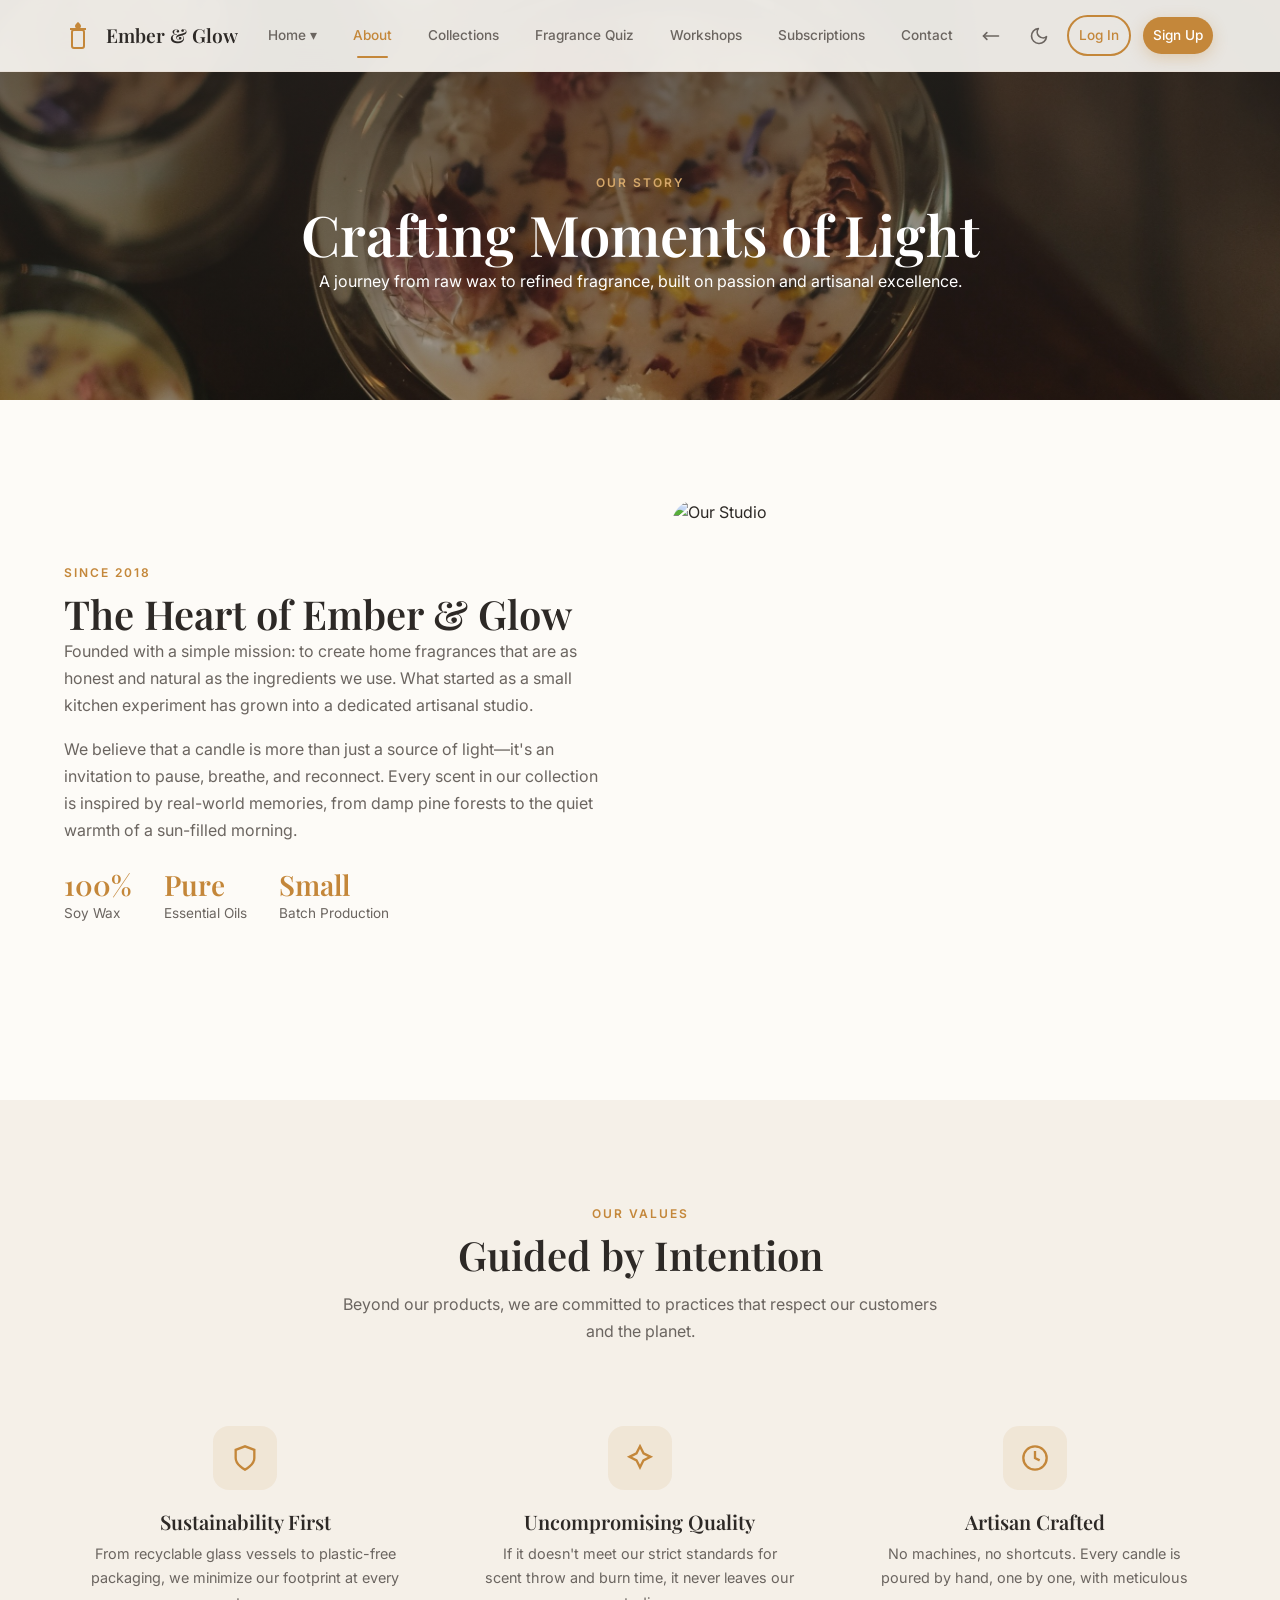
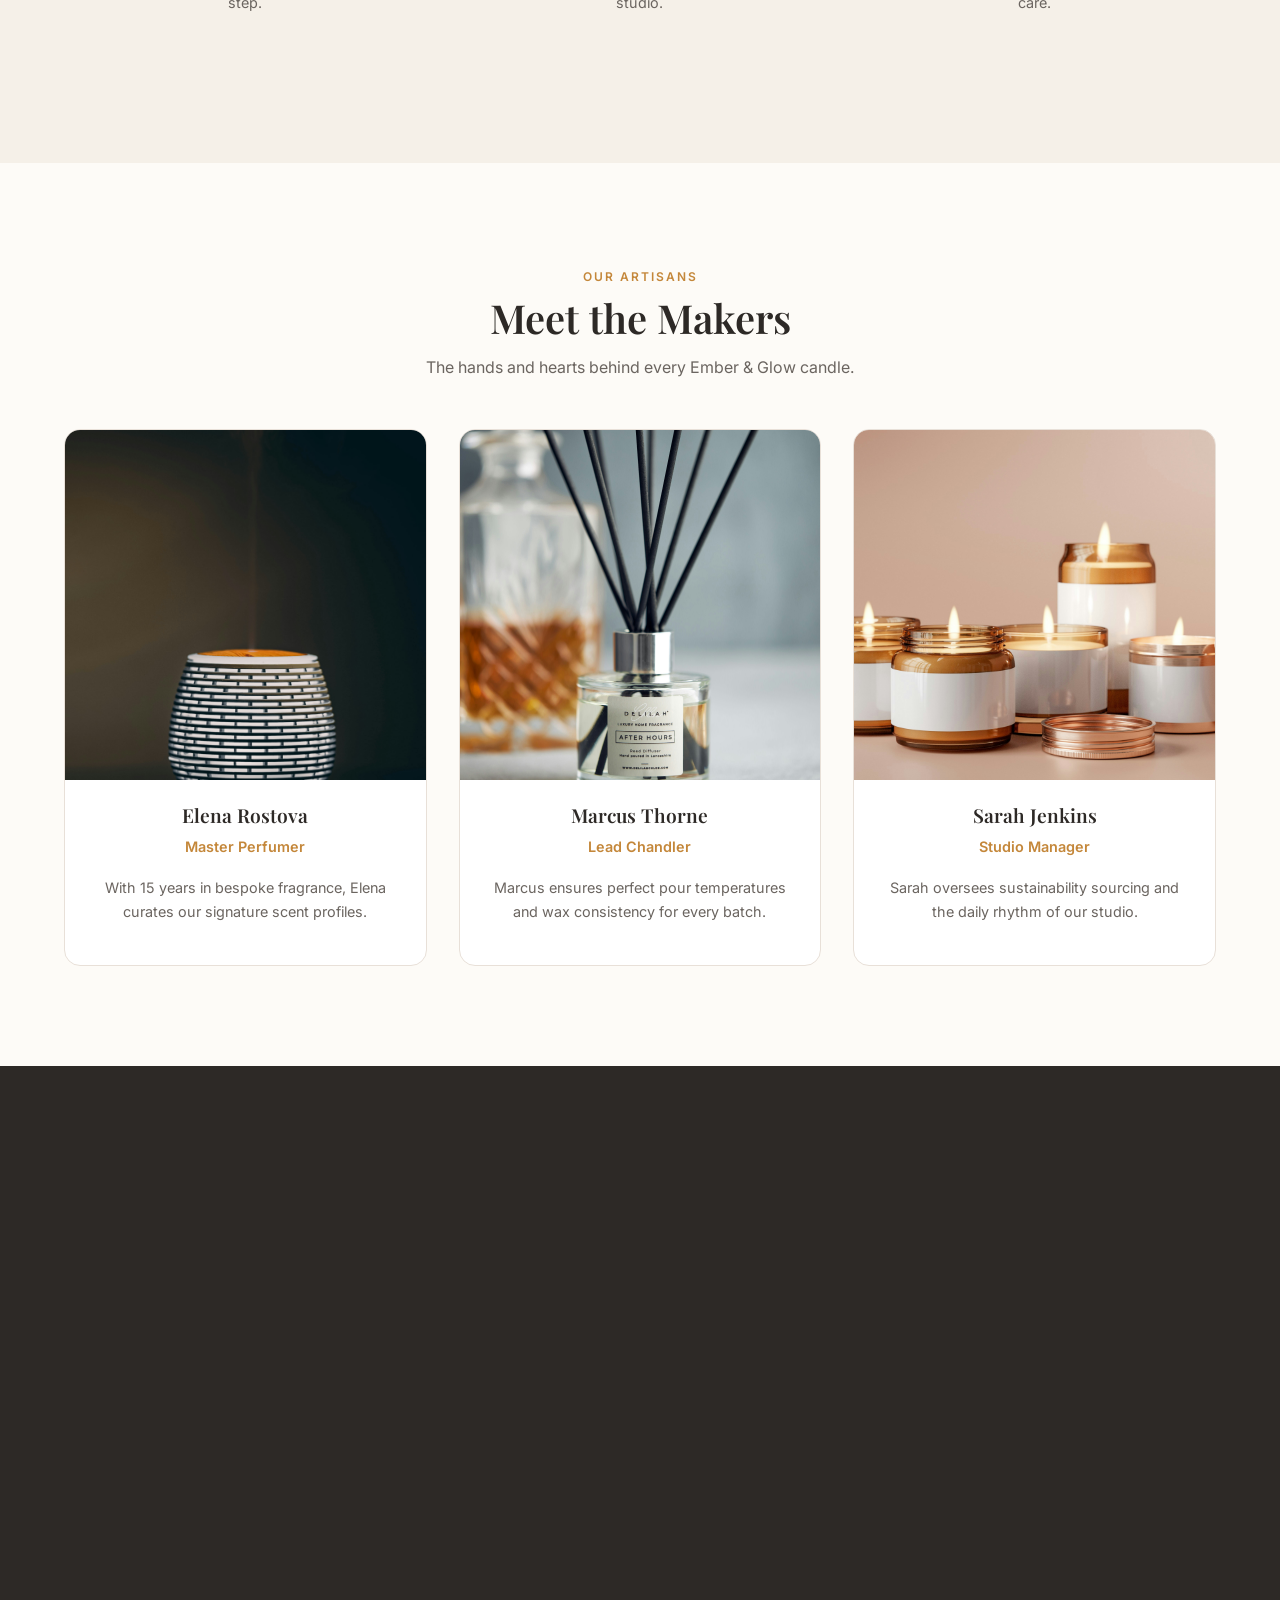
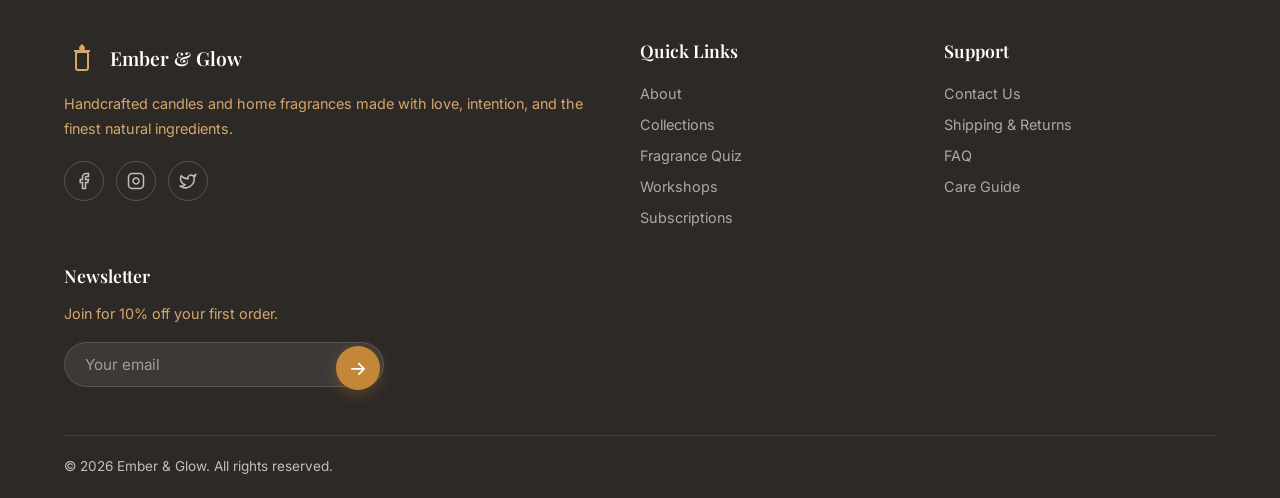
==== about.html @ 834fdaaf "first commit" ====
<!DOCTYPE html>
<html lang="en" dir="ltr">
<head>
  <meta charset="UTF-8">
  <meta name="viewport" content="width=device-width, initial-scale=1.0">
  <meta name="description" content="Learn about Ember & Glow - our history, our process, and our commitment to artisanal craftsmanship.">
  <title>About Us — Ember & Glow</title>
  <link rel="stylesheet" href="css/styles.css">
  <link rel="icon" href="data:image/svg+xml,<svg xmlns='http://www.w3.org/2000/svg' viewBox='0 0 100 100'><text y='.9em' font-size='90'>🕯️</text></svg>" type="image/svg+xml">
</head>
<body>
  <header class="header" id="header">
    <div class="header-inner">
      <a href="index.html" class="logo">
        <svg width="36" height="36" viewBox="0 0 36 36" fill="none" xmlns="http://www.w3.org/2000/svg">
          <path d="M12 14C12 12.8954 12.8954 12 14 12H22C23.1046 12 24 12.8954 24 14V28C24 29.1046 23.1046 30 22 30H14C12.8954 30 12 29.1046 12 28V14Z" stroke="var(--primary)" stroke-width="2"/>
          <path d="M10 10H26V12H10V10Z" fill="var(--primary)"/>
          <path d="M18 4C18 4 15 6.5 15 8C15 9.65685 16.3431 11 18 11C19.6569 11 21 9.65685 21 8C21 6.5 18 4 18 4Z" fill="var(--primary)"/>
        </svg>
        <span class="logo-text">Ember & Glow</span>
      </a>
      <nav class="nav" id="mainNav">
        <div class="nav-links">
          <div class="nav-dropdown">
            <a href="#">Home ▾</a>
            <div class="nav-dropdown-menu">
              <a href="index.html">Home — Classic</a>
              <a href="home2.html">Home — Premium</a>
            </div>
          </div>
          <a href="about.html" class="active">About</a>
          <a href="collections.html">Collections</a>
          <a href="quiz.html">Fragrance Quiz</a>
          <a href="workshops.html">Workshops</a>
          <a href="pricing.html">Subscriptions</a>
          <a href="contact.html">Contact</a>
        </div>

        <button class="icon-btn rtl-toggle" onclick="toggleRTL()" title="Toggle RTL">
          <svg xmlns="http://www.w3.org/2000/svg" width="20" height="20" viewBox="0 0 24 24" fill="none" stroke="currentColor" stroke-width="2" stroke-linecap="round" stroke-linejoin="round"><polyline points="7 8 3 12 7 16"/><line x1="21" y1="12" x2="3" y2="12"/></svg>
        </button>
        <button class="icon-btn theme-toggle" onclick="toggleTheme()" title="Toggle theme">
          <svg xmlns="http://www.w3.org/2000/svg" width="20" height="20" viewBox="0 0 24 24" fill="none" stroke="currentColor" stroke-width="2" stroke-linecap="round" stroke-linejoin="round"><path d="M21 12.79A9 9 0 1 1 11.21 3 7 7 0 0 0 21 12.79z"/></svg>
        </button>

        <div class="nav-auth">
          <a href="login.html" class="btn btn-secondary btn-sm">Log In</a>
          <a href="signup.html" class="btn btn-primary btn-sm">Sign Up</a>
        </div>
      </nav>
      <div class="header-actions">
        <button class="icon-btn mobile-menu-btn" onclick="toggleMobileMenu()">
          <svg xmlns="http://www.w3.org/2000/svg" width="20" height="20" viewBox="0 0 24 24" fill="none" stroke="currentColor" stroke-width="2" stroke-linecap="round" stroke-linejoin="round"><line x1="3" y1="12" x2="21" y2="12"/><line x1="3" y1="6" x2="21" y2="6"/><line x1="3" y1="18" x2="21" y2="18"/></svg>
        </button>
      </div>
    </div>
  </header>

  <section class="hero-with-bg">
    <div class="hero-with-bg-img">
      <img src="assest/olga-serjantu-v8EYM-SERfc-unsplash.jpg" alt="Artisan workspace">
    </div>
    <div class="hero-with-bg-overlay"></div>
    <div class="container animate-on-scroll">
      <span class="section-tag">Our Story</span>
      <h1>Crafting Moments of Light</h1>
      <p>A journey from raw wax to refined fragrance, built on passion and artisanal excellence.</p>
    </div>
  </section>

  <section class="section">
    <div class="container">
      <div class="grid-2" style="align-items:center;gap:64px">
        <div class="animate-on-scroll">
          <span class="section-tag">Since 2018</span>
          <h2>The Heart of Ember & Glow</h2>
          <p>Founded with a simple mission: to create home fragrances that are as honest and natural as the ingredients we use. What started as a small kitchen experiment has grown into a dedicated artisanal studio.</p>
          <p>We believe that a candle is more than just a source of light—it's an invitation to pause, breathe, and reconnect. Every scent in our collection is inspired by real-world memories, from damp pine forests to the quiet warmth of a sun-filled morning.</p>
          <div style="display:flex;gap:32px;margin-top:24px">
            <div><h3 style="color:var(--primary)">100%</h3><p style="font-size:0.85rem">Soy Wax</p></div>
            <div><h3 style="color:var(--primary)">Pure</h3><p style="font-size:0.85rem">Essential Oils</p></div>
            <div><h3 style="color:var(--primary)">Small</h3><p style="font-size:0.85rem">Batch Production</p></div>
          </div>
        </div>
        <div class="animate-on-scroll">
          <img src="assest/no-revisions-CU8ujrbkvCM-unsplash.jpg" alt="Our Studio" style="border-radius:var(--radius-xl);width:100%;height:500px;object-fit:cover">
        </div>
      </div>
    </div>
  </section>

  <section class="section" style="background:var(--bg-alt)">
    <div class="container">
      <div class="section-header animate-on-scroll">
        <span class="section-tag">Our Values</span>
        <h2>Guided by Intention</h2>
        <p>Beyond our products, we are committed to practices that respect our customers and the planet.</p>
      </div>
      <div class="grid-3 animate-on-scroll">
        <div class="feature-card">
          <div class="feature-icon"><svg xmlns="http://www.w3.org/2000/svg" width="28" height="28" viewBox="0 0 24 24" fill="none" stroke="currentColor" stroke-width="2"><path d="M12 22s8-4 8-10V5l-8-3-8 3v7c0 6 8 10 8 10z"/></svg></div>
          <h4>Sustainability First</h4>
          <p>From recyclable glass vessels to plastic-free packaging, we minimize our footprint at every step.</p>
        </div>
        <div class="feature-card">
          <div class="feature-icon"><svg xmlns="http://www.w3.org/2000/svg" width="28" height="28" viewBox="0 0 24 24" fill="none" stroke="currentColor" stroke-width="2"><path d="M12 2l3 6 6 3-6 3-3 6-3-6-6-3 6-3z"/></svg></div>
          <h4>Uncompromising Quality</h4>
          <p>If it doesn't meet our strict standards for scent throw and burn time, it never leaves our studio.</p>
        </div>
        <div class="feature-card">
          <div class="feature-icon"><svg xmlns="http://www.w3.org/2000/svg" width="28" height="28" viewBox="0 0 24 24" fill="none" stroke="currentColor" stroke-width="2"><circle cx="12" cy="12" r="10"/><polyline points="12 6 12 12 16 14"/></svg></div>
          <h4>Artisan Crafted</h4>
          <p>No machines, no shortcuts. Every candle is poured by hand, one by one, with meticulous care.</p>
        </div>
      </div>
    </div>
  </section>

  <section class="section">
    <div class="container">
      <div class="section-header animate-on-scroll">
        <span class="section-tag">Our Artisans</span>
        <h2>Meet the Makers</h2>
        <p>The hands and hearts behind every Ember & Glow candle.</p>
      </div>
      <div class="grid-3 animate-on-scroll">
        <div class="card">
          <div class="card-img" style="height: 350px;">
            <img src="assest/yomex-owo-JkyhF89gNck-unsplash.jpg" alt="Elena">
          </div>
          <div class="card-body" style="text-align:center;">
            <h3>Elena Rostova</h3>
            <p style="color:var(--primary);font-weight:600;margin-top:4px;">Master Perfumer</p>
            <p style="margin-top:12px;">With 15 years in bespoke fragrance, Elena curates our signature scent profiles.</p>
          </div>
        </div>
        <div class="card">
          <div class="card-img" style="height: 350px;">
            <img src="assest/carl-elmer-QXe3oX9orS0-unsplash.jpg" alt="Marcus">
          </div>
          <div class="card-body" style="text-align:center;">
            <h3>Marcus Thorne</h3>
            <p style="color:var(--primary);font-weight:600;margin-top:4px;">Lead Chandler</p>
            <p style="margin-top:12px;">Marcus ensures perfect pour temperatures and wax consistency for every batch.</p>
          </div>
        </div>
        <div class="card">
          <div class="card-img" style="height: 350px;">
            <img src="assest/pmv-chamara-KLU0scqbKQ0-unsplash.jpg" alt="Sarah">
          </div>
          <div class="card-body" style="text-align:center;">
            <h3>Sarah Jenkins</h3>
            <p style="color:var(--primary);font-weight:600;margin-top:4px;">Studio Manager</p>
            <p style="margin-top:12px;">Sarah oversees sustainability sourcing and the daily rhythm of our studio.</p>
          </div>
        </div>
      </div>
    </div>
  </section>

  <section class="section" style="background:var(--secondary);color:#fff;text-align:center;">
    <div class="container animate-on-scroll">
      <span class="section-tag" style="color:var(--primary-light)">Community</span>
      <h2 style="color:#fff;">What They're Saying</h2>
      <div style="max-width:600px;margin:32px auto 0;">
        <p style="font-size:1.2rem;font-style:italic;margin-bottom:24px;">"The attention to detail is remarkable. Not only are the scents beautiful and complex, but the burn is incredibly clean and long-lasting. Ember & Glow has truly elevated the atmosphere in my home."</p>
        <div style="display:flex;align-items:center;justify-content:center;gap:12px;">
           <div><h4 style="margin:0;font-size:1rem;">Chloe Adams</h4><span style="font-size:0.85rem;color:rgba(255,255,255,0.7);">Interior Designer</span></div>
        </div>
      </div>
    </div>
  </section>

  <footer class="footer">
    <div class="container">
      <div class="footer-grid">
        <div class="footer-about">
          <a href="index.html" class="logo">
            <svg width="36" height="36" viewBox="0 0 36 36" fill="none" xmlns="http://www.w3.org/2000/svg">
              <path d="M12 14C12 12.8954 12.8954 12 14 12H22C23.1046 12 24 12.8954 24 14V28C24 29.1046 23.1046 30 22 30H14C12.8954 30 12 29.1046 12 28V14Z" stroke="var(--primary-light)" stroke-width="2"/>
              <path d="M10 10H26V12H10V10Z" fill="var(--primary-light)"/>
              <path d="M18 4C18 4 15 6.5 15 8C15 9.65685 16.3431 11 18 11C19.6569 11 21 9.65685 21 8C21 6.5 18 4 18 4Z" fill="var(--primary-light)"/>
            </svg>
            <span class="logo-text">Ember & Glow</span>
          </a>
          <p style="margin-top:16px; color:var(--primary-light)">Handcrafted candles and home fragrances made with love, intention, and the finest natural ingredients.</p>
          <div class="footer-social">
            <a href="#"><svg xmlns="http://www.w3.org/2000/svg" width="18" height="18" viewBox="0 0 24 24" fill="none" stroke="currentColor" stroke-width="2"><path d="M18 2h-3a5 5 0 0 0-5 5v3H7v4h3v8h4v-8h3l1-4h-4V7a1 1 0 0 1 1-1h3z"/></svg></a>
            <a href="#"><svg xmlns="http://www.w3.org/2000/svg" width="18" height="18" viewBox="0 0 24 24" fill="none" stroke="currentColor" stroke-width="2"><rect x="2" y="2" width="20" height="20" rx="5" ry="5"/><path d="M16 11.37A4 4 0 1 1 12.63 8 4 4 0 0 1 16 11.37z"/><line x1="17.5" y1="6.5" x2="17.51" y2="6.5"/></svg></a>
            <a href="#"><svg xmlns="http://www.w3.org/2000/svg" width="18" height="18" viewBox="0 0 24 24" fill="none" stroke="currentColor" stroke-width="2"><path d="M22 4s-.7 2.1-2 3.4c1.6 10-9.4 17.3-18 11.6 2.2.1 4.4-.6 6-2C3 15.5.5 9.6 3 5c2.2 2.6 5.6 4.1 9 4-.9-4.2 4-6.6 7-3.8 1.1 0 3-1.2 3-1.2z"/></svg></a>
          </div>
        </div>
        <div class="footer-links">
          <h4>Quick Links</h4>
          <a href="about.html">About</a>
          <a href="collections.html">Collections</a>
          <a href="quiz.html">Fragrance Quiz</a>
          <a href="workshops.html">Workshops</a>
          <a href="pricing.html">Subscriptions</a>
        </div>
        <div class="footer-links">
          <h4>Support</h4>
          <a href="contact.html">Contact Us</a>
          <a href="#">Shipping & Returns</a>
          <a href="#">FAQ</a>
          <a href="#">Care Guide</a>
        </div>
        <div>
          <h4>Newsletter</h4>
          <p style="color:var(--primary-light)">Join for 10% off your first order.</p>
          <form class="newsletter-form" onsubmit="event.preventDefault();showToast('Subscribed!')">
            <input type="email" placeholder="Your email" required>
            <button class="btn btn-primary btn-sm" type="submit">→</button>
          </form>
        </div>
      </div>
      <div class="footer-bottom">
        <span>© 2026 Ember & Glow. All rights reserved.</span>
      </div>
    </div>
  </footer>

  <button class="back-to-top" onclick="scrollToTop()"><svg xmlns="http://www.w3.org/2000/svg" width="20" height="20" viewBox="0 0 24 24" fill="none" stroke="currentColor" stroke-width="2"><polyline points="18 15 12 9 6 15"/></svg></button>
  <script src="js/main.js"></script>
</body>
</html>
---- css/styles.css ----
@import url('https://fonts.googleapis.com/css2?family=Playfair+Display:ital,wght@0,400;0,500;0,600;0,700;1,400;1,500&family=Inter:wght@300;400;500;600;700&display=swap');

/* ========== CSS CUSTOM PROPERTIES ========== */
:root {
  --primary: #C4873A;
  --primary-light: #D4A76A;
  --primary-dark: #A06B2A;
  --primary-rgb: 196, 135, 58;
  --secondary: #2D2926;
  --secondary-light: #4A433F;
  --secondary-rgb: 45, 41, 38;
  --bg: #FDFBF7;
  --bg-alt: #F5F0E8;
  --surface: #FFFFFF;
  --surface-alt: #F9F6F1;
  --text: #2D2926;
  --text-light: #6B6560;
  --text-lighter: #9A9490;
  --border: #E8E0D8;
  --shadow: rgba(45, 41, 38, 0.08);
  --shadow-md: rgba(45, 41, 38, 0.12);
  --success: #4CAF50;
  --warning: #FF9800;
  --error: #F44336;
  --info: #2196F3;
  --radius-sm: 6px;
  --radius: 10px;
  --radius-lg: 16px;
  --radius-xl: 24px;
  --radius-full: 9999px;
  --font-heading: 'Playfair Display', Georgia, serif;
  --font-body: 'Inter', -apple-system, sans-serif;
  --transition: 0.3s cubic-bezier(0.4, 0, 0.2, 1);
  --transition-slow: 0.5s cubic-bezier(0.4, 0, 0.2, 1);
  --max-width: 1200px;
  --header-height: 72px;
}

[data-theme="dark"] {
  --bg: #1A1714;
  --bg-alt: #231F1B;
  --surface: #2D2926;
  --surface-alt: #3A3530;
  --text: #F5F0E8;
  --text-light: #B8B0A8;
  --text-lighter: #8A827A;
  --border: #3A3530;
  --shadow: rgba(0, 0, 0, 0.3);
  --shadow-md: rgba(0, 0, 0, 0.4);
}

/* ========== RESET ========== */
*,
*::before,
*::after {
  box-sizing: border-box;
  margin: 0;
  padding: 0;
}

html {
  scroll-behavior: smooth;
  font-size: 16px;
}

body {
  font-family: var(--font-body);
  background: var(--bg);
  color: var(--text);
  line-height: 1.6;
  overflow-x: hidden;
  transition: background var(--transition), color var(--transition);
}

img {
  max-width: 100%;
  height: auto;
  display: block;
}

a {
  text-decoration: none;
  color: inherit;
  transition: color var(--transition);
}

ul,
ol {
  list-style: none;
}

button,
input,
select,
textarea {
  font-family: inherit;
  font-size: inherit;
  color: inherit;
  border: none;
  outline: none;
  background: none;
}

button {
  cursor: pointer;
}

/* ========== TYPOGRAPHY ========== */
h1,
h2,
h3,
h4,
h5,
h6 {
  font-family: var(--font-heading);
  font-weight: 600;
  line-height: 1.2;
  color: var(--text);
}

h1 {
  font-size: clamp(2.2rem, 5vw, 3.5rem);
}

h2 {
  font-size: clamp(1.8rem, 4vw, 2.5rem);
}

h3 {
  font-size: clamp(1.3rem, 3vw, 1.75rem);
}

h4 {
  font-size: 1.25rem;
}

p {
  color: var(--text-light);
  line-height: 1.7;
  margin-bottom: 16px;
}

/* ========== LAYOUT ========== */
.container {
  width: 100%;
  max-width: var(--max-width);
  margin: 0 auto;
  padding: 0 24px;
}

.section {
  padding: 100px 0;
}

.section-header {
  text-align: center;
  margin-bottom: 48px;
}

.section-header p {
  max-width: 600px;
  margin: 12px auto 0;
}

.section-tag {
  display: inline-block;
  font-size: 0.75rem;
  font-weight: 600;
  text-transform: uppercase;
  letter-spacing: 2px;
  color: var(--primary);
  margin-bottom: 8px;
}

.grid-2 {
  display: grid;
  grid-template-columns: repeat(2, 1fr);
  gap: 32px;
}

.grid-3 {
  display: grid;
  grid-template-columns: repeat(3, 1fr);
  gap: 32px;
}

.grid-4 {
  display: grid;
  grid-template-columns: repeat(4, 1fr);
  gap: 24px;
}

.flex-center {
  display: flex;
  align-items: center;
  justify-content: center;
}

.text-center {
  text-align: center;
}

/* ========== BUTTONS ========== */
.btn {
  display: inline-flex;
  align-items: center;
  justify-content: center;
  gap: 8px;
  padding: 12px 28px;
  border-radius: var(--radius-full);
  font-weight: 500;
  font-size: 0.95rem;
  transition: all var(--transition);
  white-space: nowrap;
  position: relative;
  overflow: hidden;
}

.btn i {
  width: 18px;
  height: 18px;
}

.btn-primary {
  background: var(--primary);
  color: #fff;
  box-shadow: 0 4px 15px rgba(var(--primary-rgb), 0.3);
}

.btn-primary:hover {
  background: var(--primary-dark);
  transform: translateY(-2px);
  box-shadow: 0 6px 20px rgba(var(--primary-rgb), 0.4);
}

.btn-secondary {
  background: transparent;
  color: var(--primary);
  border: 2px solid var(--primary);
}

.btn-secondary:hover {
  background: var(--primary);
  color: #fff;
  transform: translateY(-2px);
}

.btn-outline {
  background: transparent;
  color: var(--text);
  border: 2px solid var(--border);
}

.btn-outline:hover {
  border-color: var(--primary);
  color: var(--primary);
}

.btn-sm {
  padding: 8px 20px;
  font-size: 0.85rem;
}

.btn-lg {
  padding: 16px 36px;
  font-size: 1.05rem;
}


/* ========== HEADER ========== */
.header {
  position: fixed;
  top: 0;
  left: 0;
  right: 0;
  z-index: 1000;
  background: rgba(253, 251, 247, 0.9);
  backdrop-filter: blur(20px);
  border-bottom: 1px solid var(--border);
  height: var(--header-height);
  transition: all var(--transition);
}

[data-theme="dark"] .header {
  background: rgba(26, 23, 20, 0.9);
}

.header-inner {
  max-width: var(--max-width);
  margin: 0 auto;
  padding: 0 24px;
  display: flex;
  align-items: center;
  justify-content: space-between;
  height: 100%;
}

.logo {
  display: flex;
  align-items: center;
  gap: 10px;
  flex-shrink: 0;
  white-space: nowrap;
}

.logo svg {
  width: 36px;
  height: 36px;
}

.logo-text {
  font-family: var(--font-heading);
  font-size: 1.2rem;
  font-weight: 600;
  white-space: nowrap;
}

.nav {
  display: flex;
  align-items: center;
  gap: 8px;
  flex: 1;
  margin: 0 20px;
}

.nav-links {
  display: flex;
  align-items: center;
  gap: 16px;
  margin: 0 auto;
}

.nav .rtl-toggle {
  margin-inline-start: auto;
}

.nav-auth {
  display: flex;
  align-items: center;
  gap: 12px;
}

.nav a:not(.btn) {
  padding: 8px 10px;
  font-size: 0.85rem;
  font-weight: 500;
  color: var(--text-light);
  border-radius: var(--radius);
  transition: all var(--transition);
  position: relative;
  white-space: nowrap;
  display: flex;
  align-items: center;
  gap: 4px;
}

.nav a:not(.btn):hover,
.nav a:not(.btn).active {
  color: var(--primary);
}

.nav a.active::after {
  content: '';
  position: absolute;
  bottom: -4px;
  left: 14px;
  right: 14px;
  height: 2px;
  background: var(--primary);
  border-radius: 2px;
}

.nav-dropdown {
  position: relative;
}

.nav-dropdown-menu {
  position: absolute;
  top: 100%;
  left: 0;
  min-width: 180px;
  background: var(--surface);
  border: 1px solid var(--border);
  border-radius: var(--radius);
  box-shadow: 0 10px 40px var(--shadow-md);
  padding: 8px;
  opacity: 0;
  visibility: hidden;
  transform: translateY(10px);
  transition: all var(--transition);
  z-index: 10;
}

.nav-dropdown:hover .nav-dropdown-menu {
  opacity: 1;
  visibility: visible;
  transform: translateY(5px);
}

.nav-dropdown-menu a {
  display: block;
  padding: 8px 14px;
  border-radius: var(--radius-sm);
}

.nav-dropdown-menu a:hover {
  background: var(--bg-alt);
}

.header-actions {
  display: flex;
  align-items: center;
  gap: 8px;
}

.icon-btn {
  width: 40px;
  height: 40px;
  border-radius: var(--radius);
  display: flex;
  align-items: center;
  justify-content: center;
  color: var(--text-light);
  transition: all var(--transition);
}

.icon-btn:hover {
  background: var(--bg-alt);
  color: var(--primary);
}

.icon-btn svg {
  width: 20px;
  height: 20px;
}

.mobile-menu-btn {
  display: none;
}

.nav-ctas {
  display: none;
}

/* ========== HERO ========== */
.hero {
  min-height: 90vh;
  display: flex;
  align-items: center;
  position: relative;
  overflow: hidden;
  margin-top: var(--header-height);
}

.hero-bg {
  position: absolute;
  inset: 0;
  z-index: 0;
}

.hero-bg img {
  width: 100%;
  height: 100%;
  object-fit: cover;
}

.hero-overlay {
  position: absolute;
  inset: 0;
  background: linear-gradient(135deg, rgba(var(--secondary-rgb), 0.75), rgba(var(--secondary-rgb), 0.4));
  z-index: 1;
}

.hero-content {
  position: relative;
  z-index: 2;
  max-width: 800px;
  padding: 40px 0;
}

.hero-content h1 {
  color: #fff;
  margin-bottom: 16px;
}

.hero-content p {
  color: rgba(255, 255, 255, 0.85);
  font-size: 1.1rem;
  margin-bottom: 32px;
}

.hero-actions {
  display: flex;
  gap: 16px;
  flex-wrap: wrap;
}

/* ========== CARDS ========== */
.card {
  background: var(--surface);
  border: 1px solid var(--border);
  border-radius: var(--radius-lg);
  overflow: hidden;
  transition: all var(--transition);
}

.card:hover {
  transform: translateY(-4px);
  box-shadow: 0 12px 40px var(--shadow-md);
}

.card-img {
  width: 100%;
  height: 280px;
  overflow: hidden;
}

.card-img img {
  width: 100%;
  height: 100%;
  object-fit: cover;
  transition: transform var(--transition-slow);
}

.card:hover .card-img img {
  transform: scale(1.05);
}

.card-body {
  padding: 24px;
}

.card-body h3 {
  margin-bottom: 8px;
  font-size: 1.2rem;
}

.card-body p {
  font-size: 0.9rem;
  margin-bottom: 16px;
}

.card-price {
  font-family: var(--font-heading);
  font-size: 1.3rem;
  color: var(--primary);
  font-weight: 600;
}

.card-price span {
  font-size: 0.85rem;
  color: var(--text-lighter);
  font-family: var(--font-body);
  font-weight: 400;
}

/* ========== PRODUCT CARD ========== */
.product-card {
  position: relative;
}

.product-badge {
  position: absolute;
  top: 16px;
  left: 16px;
  z-index: 2;
  padding: 4px 12px;
  border-radius: var(--radius-full);
  font-size: 0.75rem;
  font-weight: 600;
  text-transform: uppercase;
  background: var(--primary);
  color: #fff;
}

.product-actions {
  position: absolute;
  top: 16px;
  right: 16px;
  z-index: 2;
  display: flex;
  flex-direction: column;
  gap: 8px;
  opacity: 0;
  transform: translateX(10px);
  transition: all var(--transition);
}

.product-card:hover .product-actions {
  opacity: 1;
  transform: translateX(0);
}

.product-action-btn {
  width: 36px;
  height: 36px;
  border-radius: 50%;
  background: var(--surface);
  display: flex;
  align-items: center;
  justify-content: center;
  box-shadow: 0 2px 8px var(--shadow);
  transition: all var(--transition);
}

.product-action-btn:hover {
  background: var(--primary);
  color: #fff;
}

.product-action-btn svg {
  width: 16px;
  height: 16px;
}

.product-meta {
  display: flex;
  justify-content: space-between;
  align-items: center;
  margin-top: 12px;
}

.product-rating {
  display: flex;
  align-items: center;
  gap: 4px;
  color: var(--primary);
  font-size: 0.85rem;
}

/* ========== PRICING CARDS ========== */
.pricing-card {
  background: var(--surface);
  border: 1px solid var(--border);
  border-radius: var(--radius-lg);
  padding: 40px 32px;
  text-align: center;
  transition: all var(--transition);
  position: relative;
}

.pricing-card.popular {
  border-color: var(--primary);
  box-shadow: 0 8px 40px rgba(var(--primary-rgb), 0.15);
  transform: scale(1.05);
}

.pricing-card.popular::before {
  content: 'Most Popular';
  position: absolute;
  top: -14px;
  left: 50%;
  transform: translateX(-50%);
  background: var(--primary);
  color: #fff;
  padding: 4px 20px;
  border-radius: var(--radius-full);
  font-size: 0.8rem;
  font-weight: 600;
}

.pricing-card h3 {
  margin-bottom: 8px;
}

.pricing-card .price {
  font-family: var(--font-heading);
  font-size: 2.5rem;
  font-weight: 700;
  color: var(--primary);
  margin: 16px 0;
}

.pricing-card .price span {
  font-size: 1rem;
  color: var(--text-lighter);
  font-family: var(--font-body);
  font-weight: 400;
}

.pricing-features {
  margin: 24px 0 32px;
}

.pricing-features li {
  padding: 8px 0;
  color: var(--text-light);
  font-size: 0.9rem;
  display: flex;
  align-items: center;
  gap: 12px;
}

.pricing-features li svg {
  width: 20px;
  height: 20px;
  color: var(--primary);
  flex-shrink: 0;
}

/* ========== COMMON HERO WITH BG ========== */
.hero-with-bg {
  padding: 160px 0 80px;
  position: relative;
  overflow: hidden;
  text-align: center;
  background: var(--bg-alt);
  display: flex;
  align-items: center;
  justify-content: center;
  min-height: 400px;
}

.hero-with-bg .container {
  position: relative;
  z-index: 2;
}

.hero-with-bg-img {
  position: absolute;
  inset: 0;
  z-index: 0;
}

.hero-with-bg-img img {
  width: 100%;
  height: 100%;
  object-fit: cover;
}

.hero-with-bg-overlay {
  position: absolute;
  inset: 0;
  z-index: 1;
  background: linear-gradient(to bottom, rgba(var(--secondary-rgb), 0.7), rgba(var(--secondary-rgb), 0.4));
}

.hero-with-bg h1,
.hero-with-bg p {
  color: #fff;
}

.hero-with-bg .section-tag {
  color: var(--primary-light);
}

/* ========== QUIZ ========== */
.quiz-container {
  max-width: 700px;
  margin: 0 auto;
  background: var(--surface);
  border: 1px solid var(--border);
  border-radius: var(--radius-xl);
  padding: 48px;
  position: relative;
  margin-top: 80px;
  margin-bottom: 80px;
}

.quiz-progress {
  display: flex;
  gap: 8px;
  margin-bottom: 32px;
}

.quiz-progress-bar {
  flex: 1;
  height: 4px;
  background: var(--border);
  border-radius: 4px;
  overflow: hidden;
}

.quiz-progress-bar.active {
  background: var(--primary);
}

.quiz-progress-bar.completed {
  background: var(--primary);
}

.quiz-step {
  display: none;
}

.quiz-step.active {
  display: block;
  animation: fadeInUp 0.4s ease;
}

.quiz-step h3 {
  margin-bottom: 8px;
}

.quiz-step p {
  margin-bottom: 24px;
}

.quiz-options {
  display: grid;
  grid-template-columns: repeat(2, 1fr);
  gap: 16px;
}

.quiz-option {
  padding: 20px;
  border: 2px solid var(--border);
  border-radius: var(--radius);
  cursor: pointer;
  transition: all var(--transition);
  text-align: center;
}

.quiz-option:hover {
  border-color: var(--primary-light);
  background: rgba(var(--primary-rgb), 0.05);
}

.quiz-option.selected {
  border-color: var(--primary);
  background: rgba(var(--primary-rgb), 0.08);
}

.quiz-option img {
  width: 60px;
  height: 60px;
  border-radius: 50%;
  object-fit: cover;
  margin: 0 auto 12px;
}

.quiz-option h4 {
  font-size: 1rem;
  margin-bottom: 4px;
}

.quiz-option p {
  font-size: 0.8rem;
  margin: 0;
}

.quiz-nav {
  display: flex;
  justify-content: space-between;
  margin-top: 32px;
}

/* ========== WORKSHOP ========== */
.workshop-card {
  background: var(--surface);
  border: 1px solid var(--border);
  border-radius: var(--radius-lg);
  overflow: hidden;
  display: flex;
  transition: all var(--transition);
}

.workshop-card:hover {
  box-shadow: 0 8px 30px var(--shadow-md);
}

.workshop-date {
  min-width: 100px;
  background: var(--primary);
  display: flex;
  flex-direction: column;
  align-items: center;
  justify-content: center;
  color: #fff;
  padding: 20px;
}

.workshop-date .day {
  font-family: var(--font-heading);
  font-size: 2rem;
  font-weight: 700;
  line-height: 1;
}

.workshop-date .month {
  font-size: 0.85rem;
  text-transform: uppercase;
  letter-spacing: 1px;
}

.workshop-info {
  padding: 20px 24px;
  flex: 1;
}

.workshop-info h4 {
  margin-bottom: 4px;
}

.workshop-info p {
  font-size: 0.85rem;
  margin-bottom: 12px;
}

.workshop-meta {
  display: flex;
  gap: 16px;
  font-size: 0.8rem;
  color: var(--text-lighter);
}

.workshop-meta span {
  display: flex;
  align-items: center;
  gap: 4px;
}

.workshop-meta svg {
  width: 14px;
  height: 14px;
}

/* ========== AUTH PAGES ========== */
.auth-page {
  min-height: 100vh;
  display: flex;
}

.auth-left {
  flex: 1;
  position: relative;
  overflow: hidden;
  display: flex;
  align-items: center;
  justify-content: center;
}

.auth-left img {
  position: absolute;
  inset: 0;
  width: 100%;
  height: 100%;
  object-fit: cover;
}

.auth-left-overlay {
  position: absolute;
  inset: 0;
  background: linear-gradient(135deg, rgba(var(--secondary-rgb), 0.9), rgba(var(--primary-rgb), 0.6));
}

.auth-left-content {
  position: relative;
  z-index: 2;
  color: #fff;
  padding: 48px;
  max-width: 500px;
}

.auth-left-content h2 {
  color: #fff;
  margin-bottom: 16px;
}

.auth-left-content p {
  color: rgba(255, 255, 255, 0.8);
}

.auth-right {
  flex: 1;
  display: flex;
  align-items: center;
  justify-content: center;
  padding: 40px;
  background: var(--bg);
}

.auth-card {
  width: 100%;
  max-width: 440px;
}

.auth-top-actions {
  position: fixed;
  top: 20px;
  right: 20px;
  display: flex;
  gap: 8px;
  z-index: 100;
}

.auth-card .logo {
  justify-content: center;
  margin-bottom: 32px;
}

.auth-card h2 {
  text-align: center;
  margin-bottom: 8px;
}

.auth-card>p {
  text-align: center;
  margin-bottom: 32px;
}

/* ========== FORMS ========== */
.form-group {
  margin-bottom: 20px;
}

.form-group label {
  display: block;
  margin-bottom: 6px;
  font-size: 0.9rem;
  font-weight: 500;
  color: var(--text);
}

.form-control {
  width: 100%;
  padding: 12px 16px;
  border: 1.5px solid var(--border);
  border-radius: var(--radius);
  background: var(--surface);
  color: var(--text);
  transition: all var(--transition);
  font-size: 0.95rem;
}

.form-control:focus {
  border-color: var(--primary);
  box-shadow: 0 0 0 3px rgba(var(--primary-rgb), 0.1);
}

.form-control::placeholder {
  color: var(--text-lighter);
}

.password-field {
  position: relative;
}

.password-field .form-control {
  padding-right: 44px;
}

.password-toggle {
  position: absolute;
  right: 12px;
  top: 50%;
  transform: translateY(-50%);
  color: var(--text-lighter);
  cursor: pointer;
  display: flex;
}

.password-toggle svg {
  width: 20px;
  height: 20px;
}

.form-row {
  display: flex;
  justify-content: space-between;
  align-items: center;
  margin-bottom: 20px;
}

.form-row label {
  display: flex;
  align-items: center;
  gap: 6px;
  font-size: 0.85rem;
  cursor: pointer;
  margin: 0;
}

.form-row label input[type="checkbox"] {
  accent-color: var(--primary);
  width: 16px;
  height: 16px;
}

.form-row a {
  font-size: 0.85rem;
  color: var(--primary);
  font-weight: 500;
}

.form-row a:hover {
  text-decoration: underline;
}

.divider {
  display: flex;
  align-items: center;
  gap: 16px;
  margin: 24px 0;
  color: var(--text-lighter);
  font-size: 0.85rem;
}

.divider::before,
.divider::after {
  content: '';
  flex: 1;
  height: 1px;
  background: var(--border);
}

.social-btns {
  display: flex;
  flex-direction: column;
  gap: 12px;
}

.social-btn {
  display: flex;
  align-items: center;
  justify-content: center;
  gap: 10px;
  width: 100%;
  padding: 12px;
  border: 1.5px solid var(--border);
  border-radius: var(--radius);
  font-weight: 500;
  font-size: 0.9rem;
  transition: all var(--transition);
  background: var(--surface);
}

.social-btn:hover {
  border-color: var(--primary);
  background: rgba(var(--primary-rgb), 0.03);
}

.social-btn img,
.social-btn svg {
  width: 20px;
  height: 20px;
}

.auth-footer {
  text-align: center;
  margin-top: 24px;
  font-size: 0.9rem;
  color: var(--text-light);
}

.auth-footer a {
  color: var(--primary);
  font-weight: 600;
}

/* ========== DASHBOARD ========== */
.dashboard {
  display: flex;
  min-height: 100vh;
}

.sidebar {
  width: 260px;
  background: var(--surface);
  border-inline-end: 1px solid var(--border);
  padding: 24px 16px;
  display: flex;
  flex-direction: column;
  position: fixed;
  top: 0;
  bottom: 0;
  inset-inline-start: 0;
  z-index: 100;
  transition: transform var(--transition);
}

.sidebar .logo {
  padding: 0 8px;
  margin-bottom: 32px;
}

.sidebar-nav {
  flex: 1;
}

.sidebar-nav a {
  display: flex;
  align-items: center;
  gap: 12px;
  padding: 10px 14px;
  border-radius: var(--radius);
  color: var(--text-light);
  font-size: 0.9rem;
  font-weight: 500;
  margin-bottom: 4px;
  transition: all var(--transition);
}

.sidebar-nav a:hover {
  background: var(--bg-alt);
  color: var(--text);
}

.sidebar-nav a.active {
  background: rgba(var(--primary-rgb), 0.1);
  color: var(--primary);
}

.sidebar-nav a svg {
  width: 20px;
  height: 20px;
}

.dash-main {
  flex: 1;
  margin-inline-start: 260px;
  padding: 32px;
  transition: margin var(--transition);
}

.dash-header {
  display: flex;
  justify-content: space-between;
  align-items: center;
  margin-bottom: 32px;
}

.dash-stats {
  display: grid;
  grid-template-columns: repeat(4, 1fr);
  gap: 20px;
  margin-bottom: 32px;
}

.stat-card {
  background: var(--surface);
  border: 1px solid var(--border);
  border-radius: var(--radius-lg);
  padding: 24px;
}

.stat-card .stat-icon {
  width: 48px;
  height: 48px;
  border-radius: var(--radius);
  display: flex;
  align-items: center;
  justify-content: center;
  background: rgba(var(--primary-rgb), 0.1);
  color: var(--primary);
  margin-bottom: 16px;
}

.stat-card .stat-icon svg {
  width: 24px;
  height: 24px;
}

.stat-card h4 {
  font-size: 1.8rem;
  font-family: var(--font-heading);
  margin-bottom: 4px;
}

.stat-card p {
  font-size: 0.85rem;
}

/* ========== FOOTER ========== */
.footer {
  background: var(--secondary);
  color: rgba(255, 255, 255, 0.7);
  padding: 64px 0 0;
}

.footer-grid {
  display: grid;
  grid-template-columns: 1.5fr 1fr 1fr 1.5fr;
  gap: 48px;
  margin-bottom: 48px;
  align-items: start;
}

.footer h4 {
  color: #fff;
  margin-bottom: 16px;
  font-size: 1.1rem;
}

.footer p {
  font-size: 0.9rem;
  line-height: 1.7;
}

.footer-links a {
  display: block;
  padding: 4px 0;
  font-size: 0.9rem;
  color: rgba(255, 255, 255, 0.6);
  transition: color var(--transition);
}

.footer-links a:hover {
  color: var(--primary-light);
}

.footer-about .logo {
  margin-bottom: 16px;
}

.footer-about .logo-text {
  color: #fff;
}

.footer-social {
  display: flex;
  gap: 12px;
  margin-top: 20px;
}

.footer-social a {
  width: 40px;
  height: 40px;
  border-radius: 50%;
  border: 1px solid rgba(255, 255, 255, 0.2);
  display: flex;
  align-items: center;
  justify-content: center;
  transition: all var(--transition);
}

.footer-social a:hover {
  background: var(--primary);
  border-color: var(--primary);
  color: #fff;
}

.footer-social a svg {
  width: 18px;
  height: 18px;
}

.footer-bottom {
  border-top: 1px solid rgba(255, 255, 255, 0.1);
  padding: 20px 0;
  display: flex;
  justify-content: space-between;
  align-items: center;
  font-size: 0.85rem;
}

.newsletter-form {
  display: flex;
  gap: 4px;
  margin-top: 16px;
  position: relative;
  max-width: 320px;
}

.newsletter-form input {
  width: 100%;
  padding: 12px 60px 12px 20px;
  border-radius: var(--radius-full);
  background: rgba(255, 255, 255, 0.08);
  border: 1px solid rgba(255, 255, 255, 0.12);
  color: #fff;
  font-size: 0.95rem;
  transition: all var(--transition);
}

.newsletter-form input:focus {
  background: rgba(255, 255, 255, 0.12);
  border-color: var(--primary-light);
}

.newsletter-form input::placeholder {
  color: rgba(255, 255, 255, 0.5);
}

.newsletter-form .btn-primary {
  position: absolute;
  right: 4px;
  top: 4px;
  bottom: 4px;
  width: 44px;
  height: 44px;
  padding: 0;
  border-radius: 50% !important;
  display: flex;
  align-items: center;
  justify-content: center;
  font-size: 1.2rem;
}

/* ========== TESTIMONIALS ========== */
.testimonial-card {
  background: var(--surface);
  border: 1px solid var(--border);
  border-radius: var(--radius-lg);
  padding: 32px;
  position: relative;
  display: flex;
  flex-direction: column;
}

.testimonial-card::before {
  content: '"';
  font-family: var(--font-heading);
  font-size: 4rem;
  color: var(--primary-light);
  position: absolute;
  top: 10px;
  left: 24px;
  line-height: 1;
  opacity: 0.3;
}

.testimonial-card p {
  font-size: 0.95rem;
  margin-bottom: 20px;
  font-style: italic;
  padding-top: 24px;
  flex-grow: 1;
}

.testimonial-author {
  display: flex;
  align-items: center;
  gap: 12px;
  margin-top: auto;
}

.testimonial-author img {
  width: 44px;
  height: 44px;
  border-radius: 50%;
  object-fit: cover;
}

.testimonial-author h4 {
  font-size: 0.95rem;
  font-family: var(--font-body);
}

.testimonial-author span {
  font-size: 0.8rem;
  color: var(--text-lighter);
}

/* ========== GALLERY ========== */
.gallery-grid {
  display: grid;
  grid-template-columns: repeat(4, 1fr);
  gap: 8px;
}

.gallery-grid img {
  width: 100%;
  height: 250px;
  object-fit: cover;
  border-radius: var(--radius);
  transition: all var(--transition);
  cursor: pointer;
}

.gallery-grid img:hover {
  opacity: 0.85;
  transform: scale(1.02);
}

/* ========== FEATURES ========== */
.feature-card {
  text-align: center;
  padding: 32px 24px;
  border-radius: var(--radius-lg);
  transition: all var(--transition);
}

.feature-card:hover {
  background: var(--surface);
  box-shadow: 0 8px 30px var(--shadow);
}

.feature-icon {
  width: 64px;
  height: 64px;
  border-radius: var(--radius-lg);
  background: rgba(var(--primary-rgb), 0.1);
  color: var(--primary);
  display: flex;
  align-items: center;
  justify-content: center;
  margin: 0 auto 20px;
}

.feature-icon svg {
  width: 28px;
  height: 28px;
}

.feature-card h4 {
  margin-bottom: 8px;
}

.feature-card p {
  font-size: 0.9rem;
}

/* ========== PREMIUM HERO (Home 2) ========== */
.hero-premium {
  min-height: 100vh;
  display: flex;
  align-items: center;
  position: relative;
  overflow: hidden;
  margin-top: var(--header-height);
  background: var(--secondary);
}

.hero-premium .hero-content {
  max-width: 750px;
}

.hero-premium-img {
  position: absolute;
  right: 0;
  top: 0;
  bottom: 0;
  width: 50%;
  overflow: hidden;
}

.hero-premium-img img {
  width: 100%;
  height: 100%;
  object-fit: cover;
  position: absolute;
  top: 0;
  left: 0;
  opacity: 0;
  transition: opacity 1.5s ease-in-out;
}

.hero-premium-img img.active {
  opacity: 1;
}

.hero-premium-img::before {
  content: '';
  position: absolute;
  inset: 0;
  background: linear-gradient(to right, var(--secondary) 0%, rgba(var(--secondary-rgb), 0.4) 100%);
  z-index: 2;
}

/* ========== ANIMATIONS ========== */
@keyframes fadeInUp {
  from {
    opacity: 0;
    transform: translateY(20px);
  }

  to {
    opacity: 1;
    transform: translateY(0);
  }
}

@keyframes fadeIn {
  from {
    opacity: 0;
  }

  to {
    opacity: 1;
  }
}

@keyframes slideInLeft {
  from {
    opacity: 0;
    transform: translateX(-30px);
  }

  to {
    opacity: 1;
    transform: translateX(0);
  }
}

@keyframes float {

  0%,
  100% {
    transform: translateY(0);
  }

  50% {
    transform: translateY(-10px);
  }
}

.animate-on-scroll {
  opacity: 0;
  transform: translateY(30px);
  transition: all 0.7s ease;
}

.animate-on-scroll.visible {
  opacity: 1;
  transform: translateY(0);
}

/* ========== RTL Support ========== */
[dir="rtl"] {
  direction: rtl;
  --ltr-direction: -1;
}

[dir="ltr"] {
  --ltr-direction: 1;
}

[dir="rtl"] .hero-premium-img {
  right: auto;
  left: 0;
}

[dir="rtl"] .hero-premium-img::before {
  background: linear-gradient(to left, var(--secondary) 0%, transparent 50%);
}

[dir="rtl"] .workshop-card {
  flex-direction: row-reverse;
}

[dir="rtl"] .product-badge {
  inset-inline-start: auto;
  inset-inline-end: 16px;
}

[dir="rtl"] .product-actions {
  inset-inline-end: auto;
  inset-inline-start: 16px;
}

[dir="rtl"] .nav-auth {
  margin-inline-start: auto;
  margin-inline-end: 0;
}

[dir="rtl"] .nav-dropdown-menu {
  left: auto;
  right: 0;
}

[dir="rtl"] .sidebar {
  left: auto;
  right: 0;
  border-right: none;
  border-left: 1px solid var(--border);
}

[dir="rtl"] .dash-main {
  margin-left: 0;
  margin-right: 260px;
}

/* Flip icons in RTL */
[dir="rtl"] .rtl-toggle svg {
  transform: scaleX(-1);
}

[dir="rtl"] .btn i,
[dir="rtl"] .btn svg:not(.social-icon) {
  transform: scaleX(var(--ltr-direction));
}


/* ========== BACK TO TOP ========== */
.back-to-top {
  position: fixed;
  bottom: 30px;
  right: 30px;
  width: 44px;
  height: 44px;
  border-radius: 50%;
  background: var(--primary);
  color: #fff;
  display: flex;
  align-items: center;
  justify-content: center;
  box-shadow: 0 4px 15px rgba(var(--primary-rgb), 0.3);
  opacity: 0;
  visibility: hidden;
  transition: all var(--transition);
  z-index: 999;
}

.back-to-top.visible {
  opacity: 1;
  visibility: visible;
}

.back-to-top:hover {
  transform: translateY(-3px);
}

.back-to-top svg {
  width: 20px;
  height: 20px;
}

[dir="rtl"] .back-to-top {
  right: auto;
  left: 30px;
}

/* ========== RESPONSIVE: LARGE DESKTOP (1440px+) ========== */
@media (min-width: 1440px) {
  :root {
    --max-width: 1320px;
  }

  .hero {
    min-height: 85vh;
  }

  .hero-content {
    max-width: 860px;
  }

  .hero-content p {
    font-size: 1.2rem;
  }

  .card-img {
    height: 320px;
  }

  .section {
    padding: 100px 0;
  }
}

/* ========== RESPONSIVE: TABLET LANDSCAPE (1024px – 1280px) ========== */
@media (max-width: 1280px) {
  .nav a {
    padding: 8px 10px;
    font-size: 0.85rem;
  }

  .header-inner {
    padding: 0 20px;
  }

  .grid-4 {
    grid-template-columns: repeat(2, 1fr);
  }

  .footer-grid {
    grid-template-columns: 2fr 1fr 1fr;
    gap: 32px;
  }

  .dash-stats {
    grid-template-columns: repeat(2, 1fr);
  }

  .hero-premium-img {
    width: 45%;
  }

  .pricing-card {
    padding: 32px 24px;
  }

  .pricing-card.popular {
    transform: scale(1.03);
  }
}

/* ========== RESPONSIVE: TABLET PORTRAIT (768px – 1024px) ========== */
@media (max-width: 1150px) {
  :root {
    --header-height: 64px;
  }

  .nav {
    position: absolute;
    top: 100%;
    bottom: auto;
    height: calc(100vh - var(--header-height));
    right: -320px;
    width: 320px;
    max-width: 100vw;
    background: var(--surface);
    border-left: 1px solid var(--border);
    padding: 24px;
    box-shadow: -10px 0 30px var(--shadow-md);
    z-index: 999;
    transition: right var(--transition), visibility var(--transition);
    overflow-y: auto;
    display: flex;
    flex-direction: column;
    align-items: stretch;
    gap: 16px;
    margin: 0;
    visibility: hidden;
  }

  [dir="rtl"] .nav {
    right: auto;
    left: -320px;
    border-left: none;
    border-right: 1px solid var(--border);
    box-shadow: 10px 0 30px var(--shadow-md);
    transition: left var(--transition), visibility var(--transition);
  }

  .nav.open {
    right: 0;
    visibility: visible;
  }

  [dir="rtl"] .nav.open {
    left: 0;
    right: auto;
  }

  .mobile-menu-btn {
    display: flex;
  }

  .header-actions {
    gap: 4px;
  }

  .nav-ctas {
    display: none;
  }

  .nav-links {
    margin: 0; /* Remove auto center alignment */
    align-items: stretch;
    width: 100%;
  }

  .nav-links,
  .nav-auth {
    display: flex;
    flex-direction: column;
    gap: 4px;
  }

  .nav .icon-btn {
    width: 100%;
    justify-content: flex-start;
    padding: 12px 16px;
    border-radius: var(--radius);
  }

  .nav .icon-btn svg {
    margin-inline-end: 12px;
  }

  .nav-auth {
    gap: 16px;
    margin-inline-start: 0;
    padding-top: 16px;
    border-top: 1px solid var(--border);
  }

  .nav a {
    padding: 12px 16px;
    width: 100%;
    border-radius: var(--radius);
    display: flex;
    justify-content: flex-start;
    text-align: left;
  }

  [dir="rtl"] .nav a {
    justify-content: flex-end;
    text-align: right;
  }

  .nav a:hover {
    background: var(--bg-alt);
  }

  .nav a.active::after {
    display: none;
  }

  .nav a.active {
    color: var(--primary) !important;
    background: rgba(var(--primary-rgb), 0.05);
  }

  .nav-dropdown-menu {
    position: static;
    display: none;
    opacity: 1;
    visibility: visible;
    transform: none;
    box-shadow: none;
    border: none;
    padding: 0 0 0 16px;
    background: transparent;
  }

  .nav-dropdown.active .nav-dropdown-menu {
    display: block;
  }

  [dir="rtl"] .nav-dropdown-menu {
    padding: 0 16px 0 0;
  }

  .grid-2 {
    grid-template-columns: 1fr 1fr;
    gap: 24px;
  }

  .grid-3 {
    grid-template-columns: repeat(3, 1fr);
    gap: 24px;
  }

  .grid-4 {
    grid-template-columns: repeat(2, 1fr);
    gap: 20px;
  }

  .hero {
    min-height: 75vh;
  }

  .hero-content {
    max-width: 650px;
  }

  .hero-content p {
    font-size: 1rem;
  }

  .hero-premium-img {
    width: 40%;
  }

  .section {
    padding: 60px 0;
  }

  .section-header {
    margin-bottom: 36px;
  }

  .card-img {
    height: 240px;
  }

  .footer-grid {
    grid-template-columns: repeat(2, 1fr);
    gap: 32px;
  }

  .dash-stats {
    grid-template-columns: repeat(2, 1fr);
  }

  .sidebar {
    transform: translateX(-100%);
    box-shadow: 4px 0 20px var(--shadow-md);
  }

  [dir="rtl"] .sidebar {
    transform: translateX(100%);
    box-shadow: -4px 0 20px var(--shadow-md);
  }

  .sidebar.open {
    transform: translateX(0);
  }

  .dash-main {
    margin-left: 0;
    padding: 24px;
  }

  [dir="rtl"] .dash-main {
    margin-right: 0;
  }

  .testimonial-card {
    padding: 24px;
  }

  .testimonial-card::before {
    font-size: 3rem;
  }

  .workshop-card {
    flex-direction: row;
  }

  .pricing-card.popular {
    transform: scale(1);
  }

  .auth-left-content {
    padding: 32px;
  }
}

/* ========== RESPONSIVE: MOBILE LANDSCAPE & LARGE PHONES (576px – 768px) ========== */
@media (max-width: 768px) {
  .container {
    padding: 0 20px;
  }

  .section {
    padding: 48px 0;
  }

  .section-header {
    margin-bottom: 28px;
  }

  .section-header p {
    font-size: 0.9rem;
  }

  .grid-2,
  .grid-3 {
    grid-template-columns: 1fr;
    gap: 20px;
  }

  .grid-4 {
    grid-template-columns: repeat(2, 1fr);
    gap: 16px;
  }

  /* Header */
  .header-ctas {
    display: none;
  }

  .header-actions {
    gap: 4px;
  }

  .logo-text {
    font-size: 1.05rem;
  }

  .logo svg {
    width: 32px;
    height: 32px;
  }

  /* Hero */
  .hero {
    min-height: 65vh;
  }

  .hero-content {
    max-width: 100%;
    padding: 32px 0;
  }

  .hero-content h1 {
    font-size: 2rem;
    margin-bottom: 12px;
  }

  .hero-content p {
    font-size: 0.95rem;
    margin-bottom: 24px;
  }

  .hero-actions {
    gap: 12px;
  }

  .hero-premium-img {
    display: none;
  }

  .hero-premium {
    min-height: 70vh;
  }

  .hero-premium .hero-content {
    max-width: 100%;
  }

  /* Cards */
  .card-img {
    height: 220px;
  }

  .card-body {
    padding: 20px;
  }

  .card-body h3 {
    font-size: 1.1rem;
  }

  .product-actions {
    opacity: 1;
    transform: translateX(0);
  }

  /* Pricing */
  .pricing-card {
    padding: 28px 20px;
  }

  .pricing-card .price {
    font-size: 2rem;
  }

  /* Quiz */
  .quiz-container {
    padding: 24px;
    border-radius: var(--radius-lg);
  }

  .quiz-options {
    grid-template-columns: 1fr;
    gap: 12px;
  }

  .quiz-option {
    padding: 16px;
  }

  .quiz-nav {
    gap: 12px;
  }

  .quiz-nav .btn {
    flex: 1;
  }

  /* Workshop */
  .workshop-card {
    flex-direction: column;
  }

  .workshop-date {
    min-width: auto;
    flex-direction: row;
    gap: 8px;
    padding: 14px 20px;
  }

  .workshop-date .day {
    font-size: 1.5rem;
  }

  .workshop-info {
    padding: 16px 20px;
  }

  .workshop-meta {
    flex-wrap: wrap;
    gap: 8px;
  }

  /* Auth */
  .auth-left {
    display: none;
  }

  .auth-right {
    padding: 24px;
    flex: 1;
  }

  .auth-page {
    flex-direction: column;
  }

  .auth-card {
    max-width: 100%;
  }

  .auth-top-actions {
    top: 12px;
    right: 12px;
  }

  /* Dashboard */
  .dash-stats {
    grid-template-columns: repeat(2, 1fr);
    gap: 12px;
  }

  .dash-header {
    flex-direction: column;
    gap: 12px;
    align-items: stretch;
  }

  .dash-header .btn {
    text-align: center;
  }

  .stat-card {
    padding: 20px;
  }

  .stat-card h4 {
    font-size: 1.5rem;
  }

  .stat-card .stat-icon {
    width: 40px;
    height: 40px;
    margin-bottom: 12px;
  }

  .stat-card .stat-icon svg {
    width: 20px;
    height: 20px;
  }

  /* Footer */
  .footer {
    padding: 48px 0 0;
  }

  .footer-grid {
    grid-template-columns: 1fr;
    gap: 28px;
  }

  .footer-bottom {
    flex-direction: column;
    gap: 10px;
    text-align: center;
  }

  .footer-social {
    justify-content: flex-start;
  }

  .newsletter-form {
    flex-direction: column;
  }

  .newsletter-form .btn-primary {}

  /* Testimonials */
  .testimonial-card {
    padding: 20px;
  }

  .testimonial-card p {
    font-size: 0.9rem;
    padding-top: 20px;
  }

  .testimonial-card::before {
    font-size: 2.5rem;
    top: 6px;
    left: 16px;
  }

  .testimonial-author img {
    width: 36px;
    height: 36px;
  }

  /* Features */
  .feature-card {
    padding: 24px 16px;
  }

  .feature-icon {
    width: 56px;
    height: 56px;
  }

  .feature-icon svg {
    width: 24px;
    height: 24px;
  }

  /* Back to top */
  .back-to-top {
    bottom: 20px;
    right: 20px;
    width: 40px;
    height: 40px;
  }

  [dir="rtl"] .back-to-top {
    right: auto;
    left: 20px;
  }
}

/* ========== RESPONSIVE: MOBILE PHONES (480px and below) ========== */
@media (max-width: 480px) {
  .container {
    padding: 0 16px;
  }

  .section {
    padding: 40px 0;
  }

  h1 {
    font-size: clamp(1.6rem, 7vw, 2rem);
  }

  h2 {
    font-size: clamp(1.4rem, 5vw, 1.8rem);
  }

  h3 {
    font-size: clamp(1.1rem, 4vw, 1.4rem);
  }

  h4 {
    font-size: 1.05rem;
  }

  p {
    font-size: 0.9rem;
  }

  /* Header */
  .header-inner {
    padding: 0 12px;
  }

  .logo-text {
    font-size: 0.95rem;
  }

  .logo svg {
    width: 28px;
    height: 28px;
  }

  .icon-btn {
    width: 36px;
    height: 36px;
  }

  .icon-btn svg {
    width: 18px;
    height: 18px;
  }

  /* Hero */
  .hero {
    min-height: 60vh;
  }

  .hero-content h1 {
    font-size: 1.7rem;
  }

  .hero-content p {
    font-size: 0.9rem;
    margin-bottom: 20px;
  }

  .hero-actions {
    flex-direction: column;
  }

  .hero-actions .btn {
    width: 100%;
    justify-content: center;
  }

  .btn-lg {
    padding: 14px 28px;
    font-size: 0.95rem;
  }

  .hero-premium {
    min-height: 60vh;
  }

  /* Cards */
  .card-img {
    height: 200px;
  }

  .card-body {
    padding: 16px;
  }

  .card-body p {
    font-size: 0.85rem;
    margin-bottom: 12px;
  }

  .product-meta {
    flex-direction: column;
    align-items: flex-start;
    gap: 6px;
  }

  .grid-4 {
    grid-template-columns: 1fr;
  }

  /* Pricing */
  .pricing-card {
    padding: 24px 16px;
  }

  .pricing-card .price {
    font-size: 1.8rem;
  }

  .pricing-features li {
    font-size: 0.85rem;
    padding: 6px 0;
  }

  /* Quiz */
  .quiz-container {
    padding: 20px 16px;
  }

  .quiz-progress {
    gap: 4px;
    margin-bottom: 24px;
  }

  .quiz-option {
    padding: 14px 12px;
  }

  .quiz-step h3 {
    font-size: 1.15rem;
  }

  .quiz-step p {
    font-size: 0.85rem;
    margin-bottom: 16px;
  }

  .quiz-nav {
    flex-direction: column;
    gap: 8px;
  }

  .quiz-nav .btn {
    width: 100%;
    justify-content: center;
  }

  /* Workshop */
  .workshop-info h4 {
    font-size: 1rem;
  }

  .workshop-meta {
    font-size: 0.75rem;
    flex-direction: column;
    gap: 4px;
  }

  /* Auth */
  .auth-right {
    padding: 16px;
  }

  .auth-card {
    padding: 0;
  }

  .form-group {
    margin-bottom: 16px;
  }

  .form-control {
    padding: 11px 14px;
    font-size: 0.9rem;
  }

  .social-btn {
    padding: 10px;
    font-size: 0.85rem;
  }

  .divider {
    margin: 20px 0;
  }

  /* Dashboard */
  .dash-main {
    padding: 16px;
  }

  .dash-stats {
    grid-template-columns: 1fr;
    gap: 10px;
  }

  .stat-card {
    padding: 16px;
    display: flex;
    align-items: center;
    gap: 16px;
  }

  .stat-card .stat-icon {
    margin-bottom: 0;
    flex-shrink: 0;
  }

  .stat-card h4 {
    font-size: 1.3rem;
    margin-bottom: 0;
  }

  /* Footer */
  .footer {
    padding: 36px 0 0;
  }

  .footer-grid {
    gap: 24px;
  }

  .footer h4 {
    margin-bottom: 12px;
    font-size: 1rem;
  }

  .footer-social a {
    width: 36px;
    height: 36px;
  }

  .footer-social a svg {
    width: 16px;
    height: 16px;
  }

  /* Feature */
  .feature-card {
    padding: 20px 12px;
  }

  .feature-icon {
    width: 48px;
    height: 48px;
    margin-bottom: 16px;
  }

  .feature-icon svg {
    width: 22px;
    height: 22px;
  }

  .feature-card p {
    font-size: 0.85rem;
  }

  /* Testimonials */
  .testimonial-card {
    padding: 16px;
  }

  .testimonial-card p {
    font-size: 0.85rem;
  }

  .testimonial-author img {
    width: 32px;
    height: 32px;
  }

  .testimonial-author h4 {
    font-size: 0.85rem;
  }
}

/* ========== RESPONSIVE: VERY SMALL SCREENS (360px and below) ========== */
@media (max-width: 360px) {
  .container {
    padding: 0 12px;
  }

  h1 {
    font-size: 1.4rem;
  }

  h2 {
    font-size: 1.25rem;
  }

  .hero {
    min-height: 55vh;
  }

  .hero-content h1 {
    font-size: 1.5rem;
  }

  .hero-content p {
    font-size: 0.85rem;
  }

  .btn {
    padding: 10px 20px;
    font-size: 0.85rem;
  }

  .btn-sm {
    padding: 8px 16px;
    font-size: 0.8rem;
  }

  .btn-lg {
    padding: 12px 24px;
    font-size: 0.9rem;
  }

  .section {
    padding: 32px 0;
  }

  .section-header {
    margin-bottom: 20px;
  }

  .card-img {
    height: 180px;
  }

  .card-body {
    padding: 14px;
  }

  .pricing-card .price {
    font-size: 1.5rem;
  }

  .quiz-container {
    padding: 16px 12px;
  }

  .quiz-option {
    padding: 12px 10px;
  }

  .logo-text {
    font-size: 0.85rem;
  }

  .logo svg {
    width: 26px;
    height: 26px;
  }

  .workshop-date {
    padding: 10px 16px;
  }

  .workshop-info {
    padding: 12px 16px;
  }

  .stat-card {
    padding: 12px;
  }

  .stat-card h4 {
    font-size: 1.1rem;
  }

  .footer-bottom {
    font-size: 0.75rem;
  }
}

/* ========== TOUCH DEVICE OPTIMIZATIONS ========== */
@media (hover: none) and (pointer: coarse) {
  .card:hover {
    transform: none;
    box-shadow: none;
  }

  .card:active {
    transform: scale(0.98);
  }

  .product-actions {
    opacity: 1;
    transform: translateX(0);
  }

  .btn:hover {
    transform: none;
  }

  .btn:active {
    transform: scale(0.97);
  }

  .feature-card:hover {
    background: none;
    box-shadow: none;
  }

  .feature-card:active {
    background: var(--surface);
  }

  .nav-dropdown:hover .nav-dropdown-menu {
    opacity: 0;
    visibility: hidden;
  }

  .product-action-btn:hover {
    background: var(--surface);
    color: inherit;
  }

  .product-action-btn:active {
    background: var(--primary);
    color: #fff;
  }

  .social-btn:hover {
    border-color: var(--border);
    background: var(--surface);
  }

  .social-btn:active {
    border-color: var(--primary);
    background: rgba(var(--primary-rgb), 0.05);
  }

  .icon-btn:hover {
    background: none;
  }

  .icon-btn:active {
    background: var(--bg-alt);
  }
}

/* ========== PRINT STYLES ========== */
@media print {

  .header,
  .footer,
  .back-to-top,
  .mobile-menu-btn,
  .header-ctas,
  .icon-btn,
  .sidebar {
    display: none !important;
  }

  .hero {
    min-height: auto;
    margin-top: 0;
  }

  .section {
    padding: 24px 0;
  }

  .dash-main {
    margin-left: 0;
  }

  body {
    background: #fff;
    color: #000;
  }
}
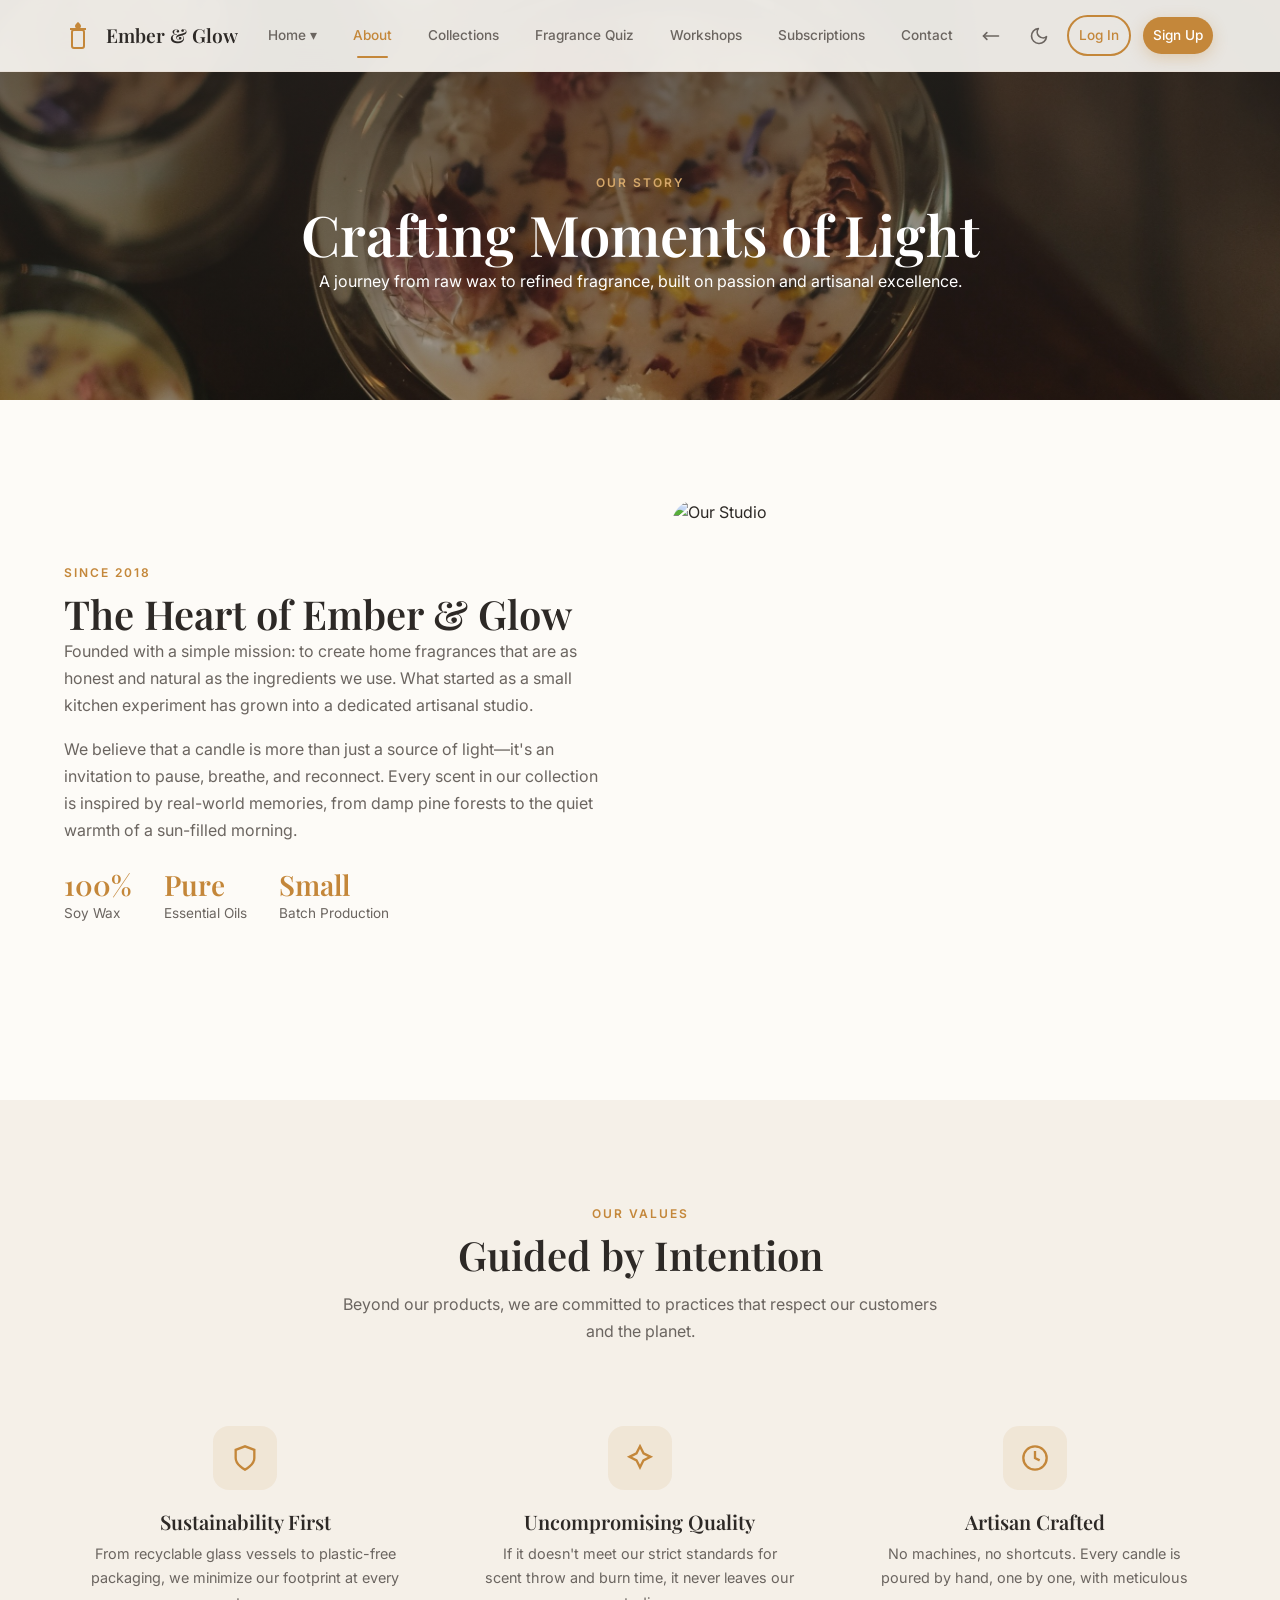
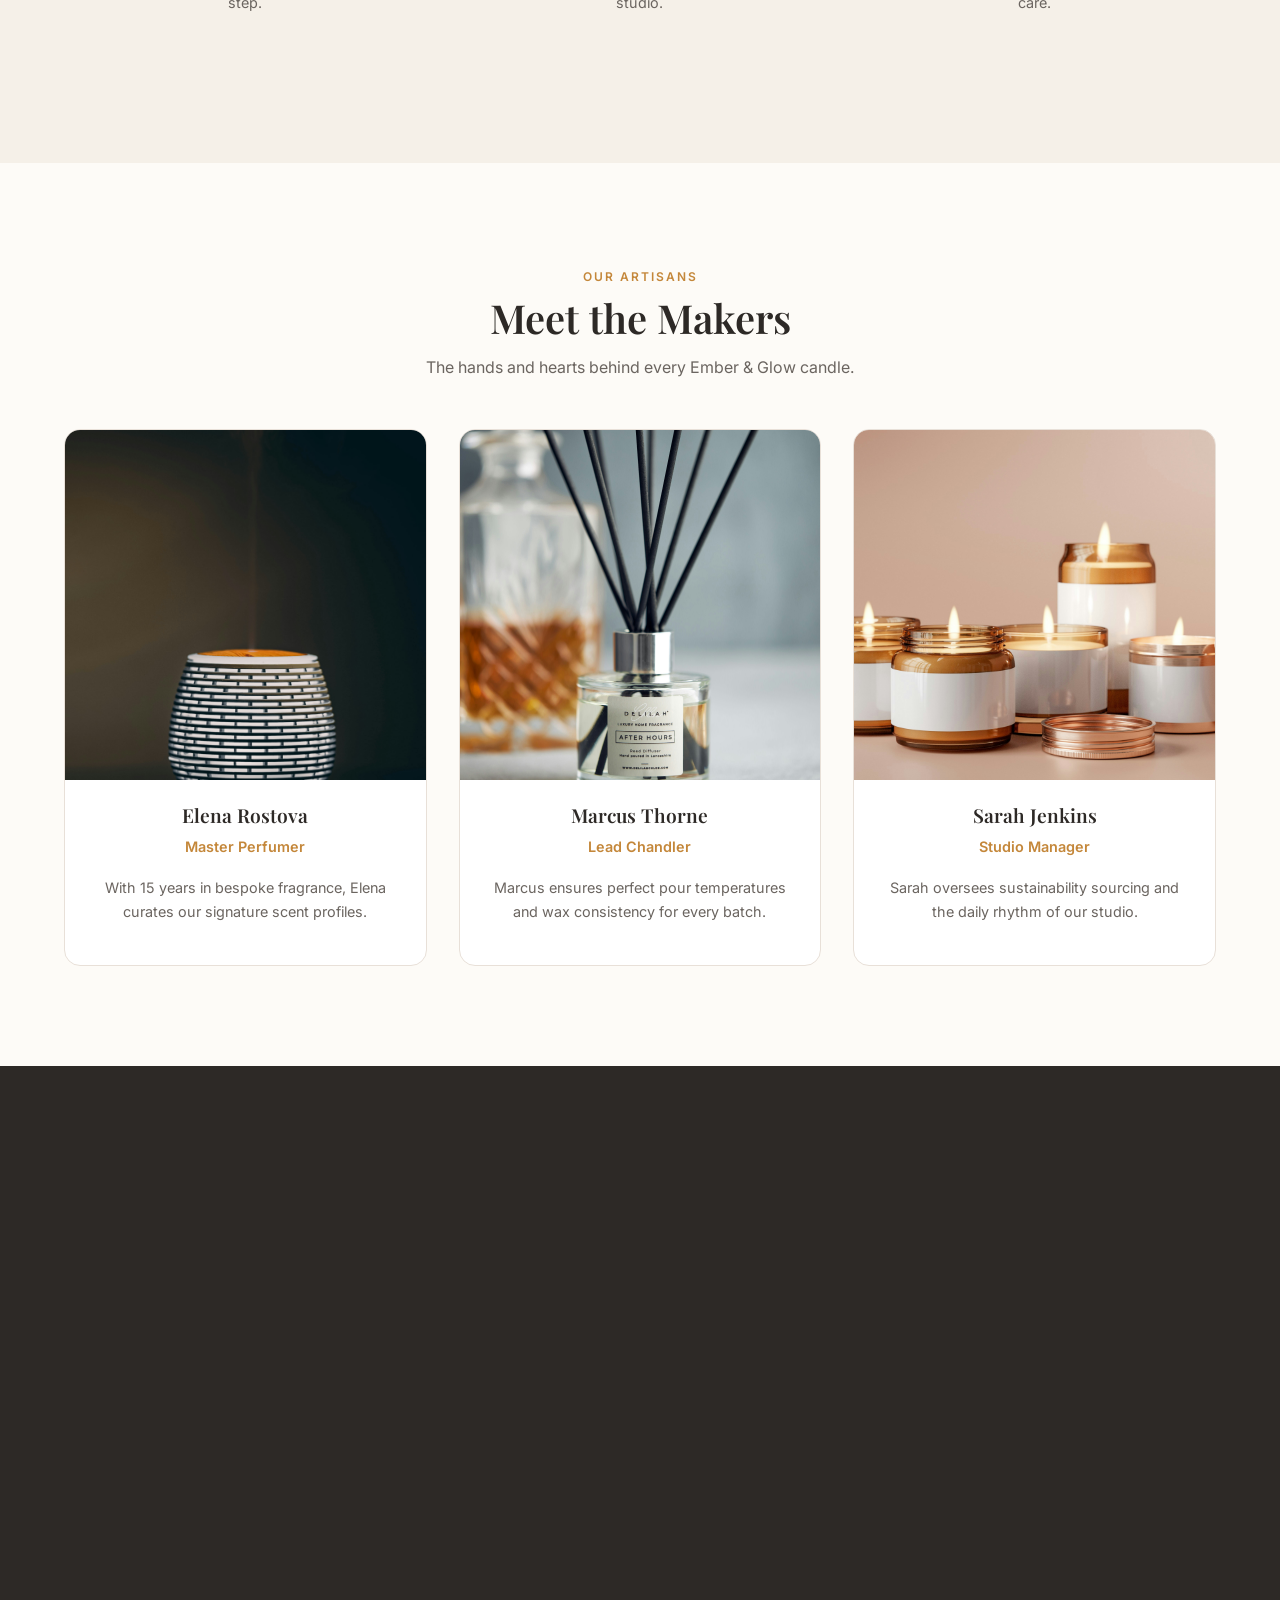
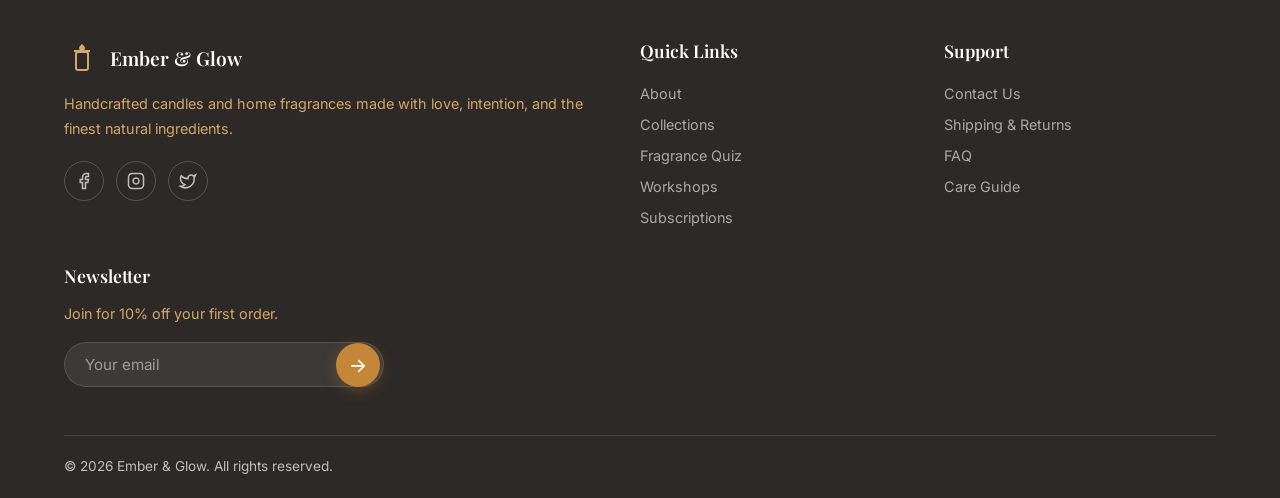
==== commit 57cde5e3: "correction updated" ====
--- a/about.html
+++ b/about.html
@@ -6,7 +6,7 @@
   <meta name="description" content="Learn about Ember & Glow - our history, our process, and our commitment to artisanal craftsmanship.">
   <title>About Us — Ember & Glow</title>
   <link rel="stylesheet" href="css/styles.css">
-  <link rel="icon" href="data:image/svg+xml,<svg xmlns='http://www.w3.org/2000/svg' viewBox='0 0 100 100'><text y='.9em' font-size='90'>🕯️</text></svg>" type="image/svg+xml">
+  <link rel="icon" href="data:image/svg+xml,<svg xmlns='http://www.w3.org/2000/svg' viewBox='0 0 100 100'><text y='.9em' font-size='90'>&#x1F56F;</text></svg>" type="image/svg+xml">
 </head>
 <body>
   <header class="header" id="header">
--- a/css/styles.css
+++ b/css/styles.css
@@ -757,6 +757,10 @@
   margin-bottom: 80px;
 }
 
+[data-theme="dark"] .quiz-container {
+  background: #000000;
+}
+
 .quiz-progress {
   display: flex;
   gap: 8px;
@@ -1375,8 +1379,8 @@
 .newsletter-form .btn-primary {
   position: absolute;
   right: 4px;
-  top: 4px;
-  bottom: 4px;
+  top: 50%;
+  transform: translateY(-50%);
   width: 44px;
   height: 44px;
   padding: 0;
@@ -1709,6 +1713,61 @@
 [dir="rtl"] .back-to-top {
   right: auto;
   left: 30px;
+}
+
+/* ========== FAQ ACCORDION ========== */
+.faq-section {
+  max-width: 700px;
+  margin: 0 auto;
+}
+
+.faq-item {
+  border-bottom: 1px solid var(--border);
+  padding: 20px 0;
+  transition: all var(--transition);
+}
+
+.faq-item:last-child {
+  border-bottom: none;
+}
+
+.faq-q {
+  display: flex;
+  justify-content: space-between;
+  align-items: center;
+  cursor: pointer;
+  font-family: var(--font-heading);
+  font-weight: 600;
+  font-size: 1.1rem;
+  color: var(--text);
+  gap: 16px;
+}
+
+.faq-q svg {
+  width: 20px;
+  height: 20px;
+  transition: transform var(--transition);
+  color: var(--text-lighter);
+  flex-shrink: 0;
+}
+
+.faq-item.open .faq-q svg {
+  transform: rotate(180deg);
+  color: var(--primary);
+}
+
+.faq-a {
+  max-height: 0;
+  overflow: hidden;
+  transition: max-height var(--transition), padding-top var(--transition);
+  color: var(--text-light);
+  font-size: 0.95rem;
+  line-height: 1.7;
+}
+
+.faq-item.open .faq-a {
+  max-height: 500px;
+  padding-top: 16px;
 }
 
 /* ========== RESPONSIVE: LARGE DESKTOP (1440px+) ========== */
